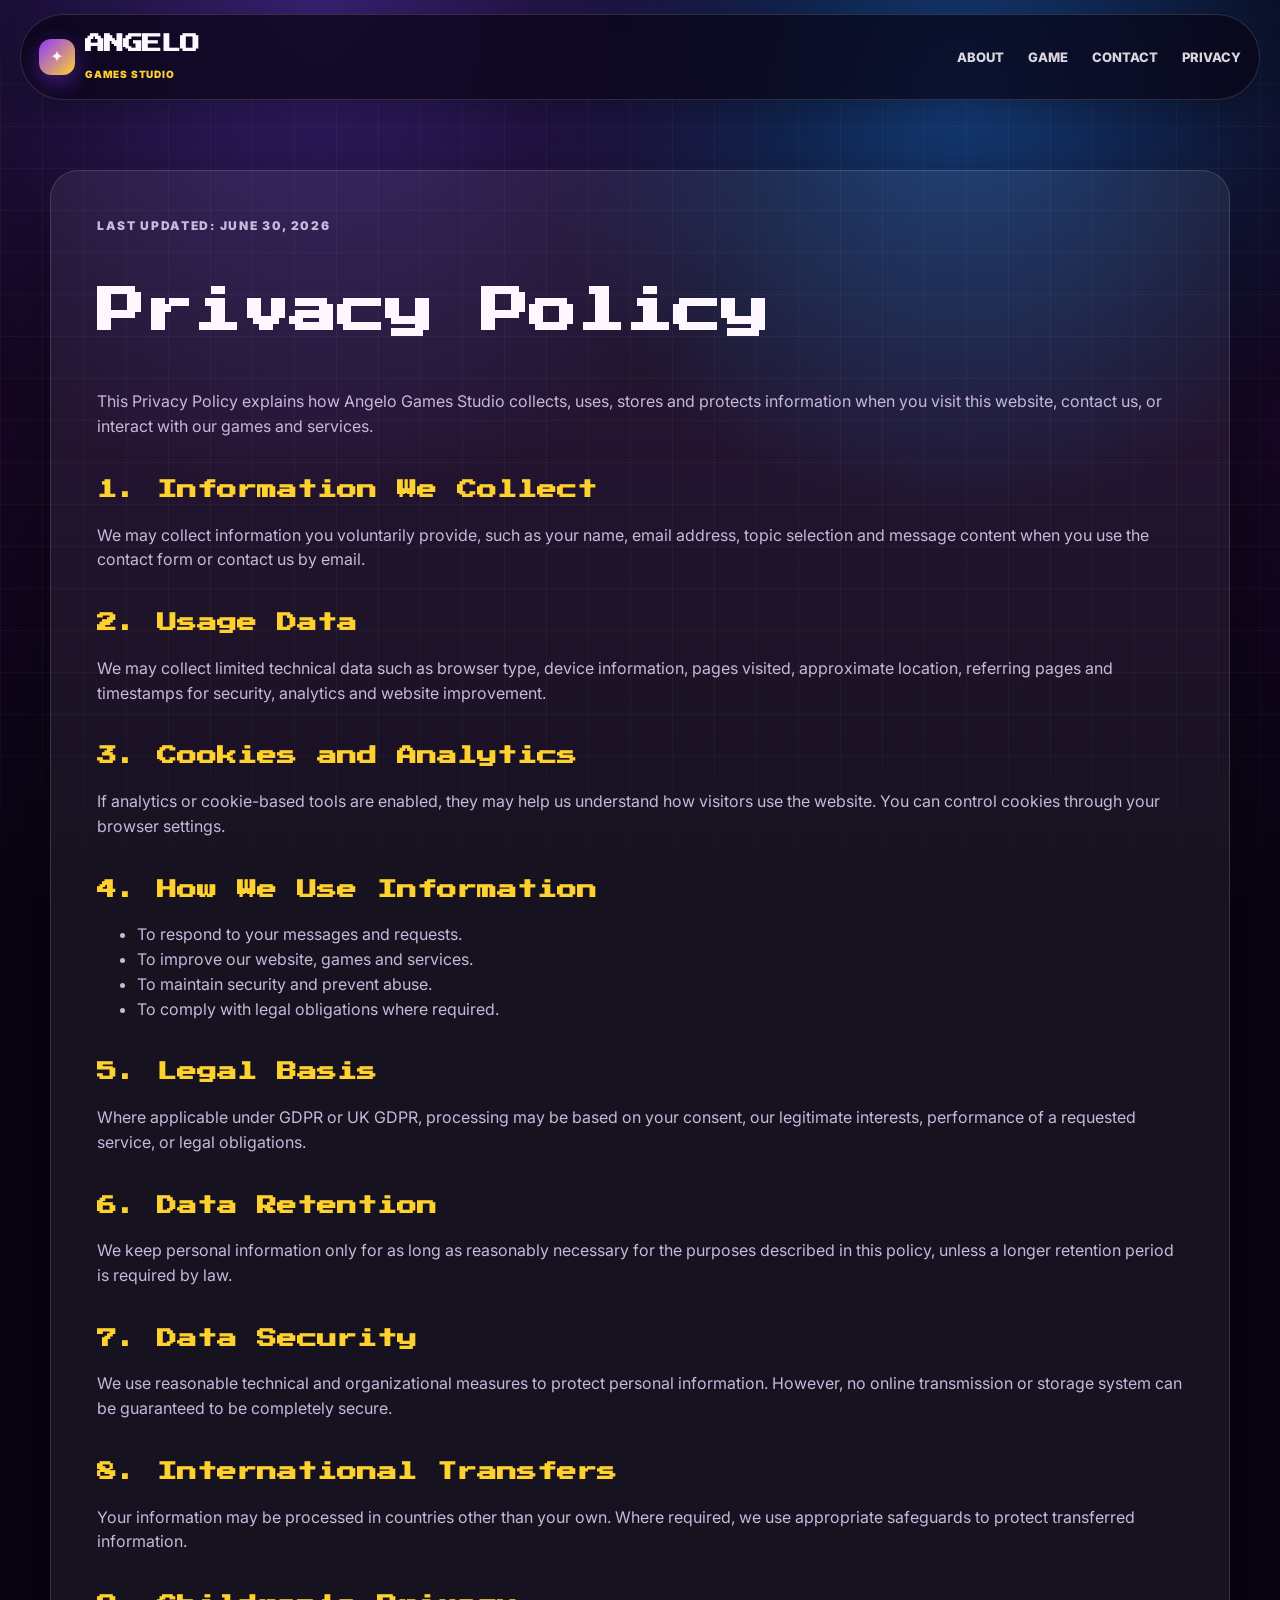
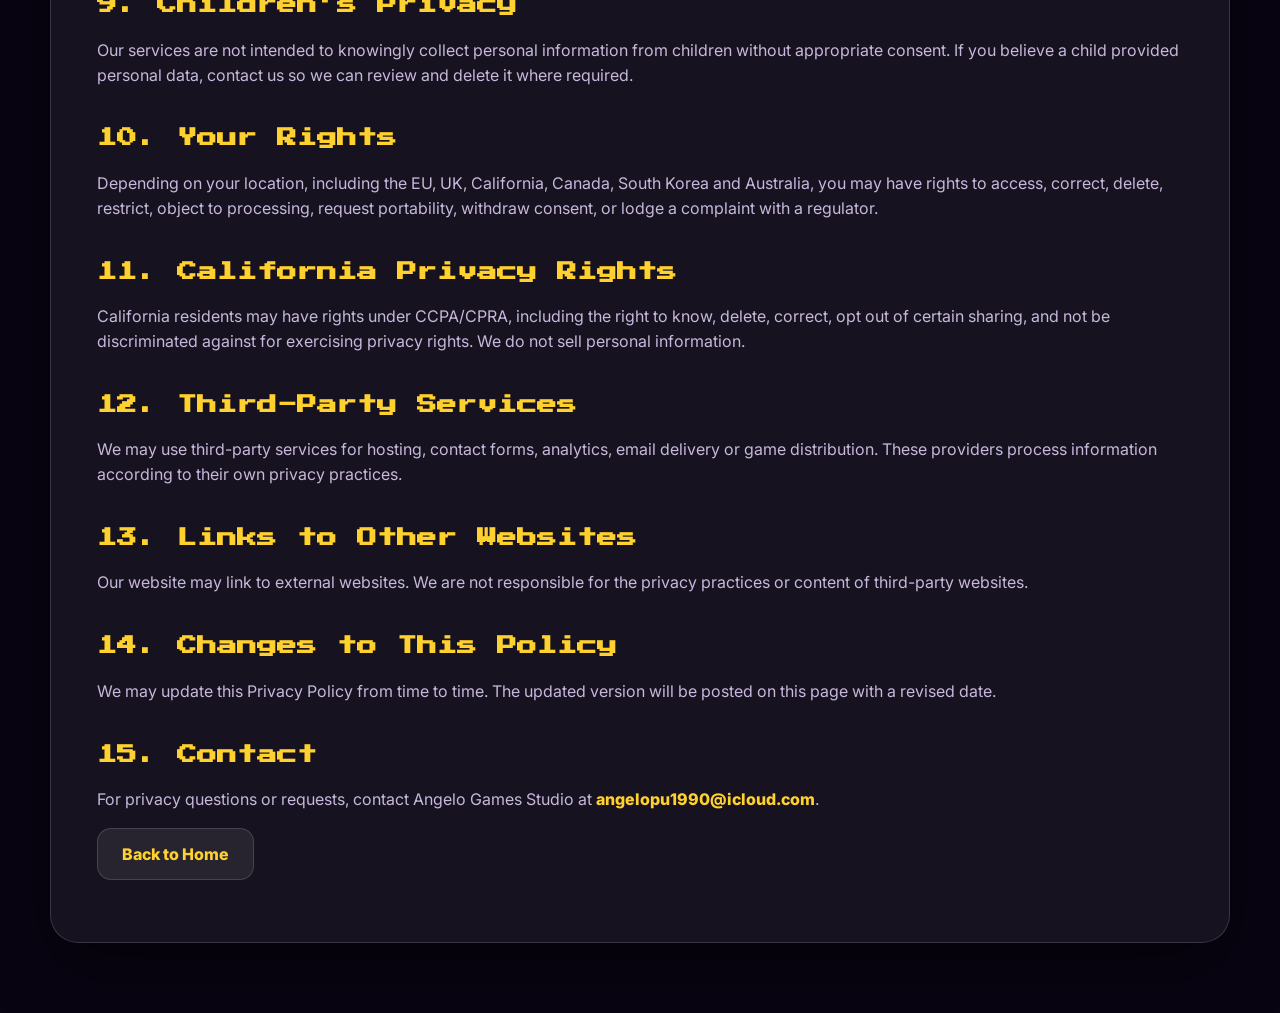
==== privacy.html @ de4259ae "Add files via upload" ====
<!DOCTYPE html>
<html lang="en">
<head>
  <meta charset="UTF-8" />
  <meta name="viewport" content="width=device-width, initial-scale=1.0" />
  <title>Privacy Policy — Angelo Games Studio</title>
  <meta name="description" content="Privacy Policy for Angelo Games Studio." />
  <link rel="preconnect" href="https://fonts.googleapis.com">
  <link rel="preconnect" href="https://fonts.gstatic.com" crossorigin>
  <link href="https://fonts.googleapis.com/css2?family=Inter:wght@400;500;600;700;800;900&family=Press+Start+2P&display=swap" rel="stylesheet">
  <link rel="stylesheet" href="styles.css" />
</head>
<body>
  <div class="site-bg" aria-hidden="true"><span class="grid-glow"></span></div>
  <header class="site-header">
    <a class="logo" href="index.html"><span class="logo-mark">✦</span><span><strong>ANGELO</strong><em>GAMES STUDIO</em></span></a>
    <nav class="site-nav"><a href="index.html#about">About</a><a href="index.html#game">Game</a><a href="index.html#contact">Contact</a><a href="privacy.html">Privacy</a></nav>
  </header>
  <main class="policy-page section-wrap">
    <article class="policy-card">
      <p class="eyebrow">Last updated: June 30, 2026</p>
      <h1>Privacy Policy</h1>
      <p>This Privacy Policy explains how Angelo Games Studio collects, uses, stores and protects information when you visit this website, contact us, or interact with our games and services.</p>
      <h2>1. Information We Collect</h2>
      <p>We may collect information you voluntarily provide, such as your name, email address, topic selection and message content when you use the contact form or contact us by email.</p>
      <h2>2. Usage Data</h2>
      <p>We may collect limited technical data such as browser type, device information, pages visited, approximate location, referring pages and timestamps for security, analytics and website improvement.</p>
      <h2>3. Cookies and Analytics</h2>
      <p>If analytics or cookie-based tools are enabled, they may help us understand how visitors use the website. You can control cookies through your browser settings.</p>
      <h2>4. How We Use Information</h2>
      <ul><li>To respond to your messages and requests.</li><li>To improve our website, games and services.</li><li>To maintain security and prevent abuse.</li><li>To comply with legal obligations where required.</li></ul>
      <h2>5. Legal Basis</h2>
      <p>Where applicable under GDPR or UK GDPR, processing may be based on your consent, our legitimate interests, performance of a requested service, or legal obligations.</p>
      <h2>6. Data Retention</h2>
      <p>We keep personal information only for as long as reasonably necessary for the purposes described in this policy, unless a longer retention period is required by law.</p>
      <h2>7. Data Security</h2>
      <p>We use reasonable technical and organizational measures to protect personal information. However, no online transmission or storage system can be guaranteed to be completely secure.</p>
      <h2>8. International Transfers</h2>
      <p>Your information may be processed in countries other than your own. Where required, we use appropriate safeguards to protect transferred information.</p>
      <h2>9. Children’s Privacy</h2>
      <p>Our services are not intended to knowingly collect personal information from children without appropriate consent. If you believe a child provided personal data, contact us so we can review and delete it where required.</p>
      <h2>10. Your Rights</h2>
      <p>Depending on your location, including the EU, UK, California, Canada, South Korea and Australia, you may have rights to access, correct, delete, restrict, object to processing, request portability, withdraw consent, or lodge a complaint with a regulator.</p>
      <h2>11. California Privacy Rights</h2>
      <p>California residents may have rights under CCPA/CPRA, including the right to know, delete, correct, opt out of certain sharing, and not be discriminated against for exercising privacy rights. We do not sell personal information.</p>
      <h2>12. Third-Party Services</h2>
      <p>We may use third-party services for hosting, contact forms, analytics, email delivery or game distribution. These providers process information according to their own privacy practices.</p>
      <h2>13. Links to Other Websites</h2>
      <p>Our website may link to external websites. We are not responsible for the privacy practices or content of third-party websites.</p>
      <h2>14. Changes to This Policy</h2>
      <p>We may update this Privacy Policy from time to time. The updated version will be posted on this page with a revised date.</p>
      <h2>15. Contact</h2>
      <p>For privacy questions or requests, contact Angelo Games Studio at <a href="mailto:angelopu1990@icloud.com">angelopu1990@icloud.com</a>.</p>
      <p><a class="btn btn-secondary" href="index.html">Back to Home</a></p>
    </article>
  </main>
  <script src="script.js"></script>
</body>
</html>
---- styles.css ----
:root{
  --bg:#080412;--panel:#130923;--panel2:#211037;--text:#fff7ff;--muted:#c8b8dc;--purple:#8d38ff;--purple2:#c44dff;--gold:#ffd12f;--orange:#ff8a1d;--green:#31d86c;--cyan:#42d9ff;--line:rgba(255,255,255,.14);--shadow:0 24px 70px rgba(0,0,0,.42);--radius:28px
}
*{box-sizing:border-box}html{scroll-behavior:smooth}body{margin:0;background:var(--bg);color:var(--text);font-family:Inter,system-ui,-apple-system,BlinkMacSystemFont,"Segoe UI",sans-serif;line-height:1.55;overflow-x:hidden}img{max-width:100%;display:block}a{color:inherit;text-decoration:none}.site-bg{position:fixed;inset:0;z-index:-3;background:radial-gradient(circle at 25% 0,#37206f 0,transparent 38%),radial-gradient(circle at 75% 10%,#143c78 0,transparent 34%),linear-gradient(180deg,#080412,#160623 48%,#080412)}.grid-glow{position:absolute;inset:0;background-image:linear-gradient(rgba(255,255,255,.035) 1px,transparent 1px),linear-gradient(90deg,rgba(255,255,255,.035) 1px,transparent 1px);background-size:42px 42px;mask-image:linear-gradient(to bottom,transparent,black 12%,black 80%,transparent)}.orb{position:absolute;border-radius:50%;filter:blur(4px);opacity:.45}.orb-a{width:360px;height:360px;background:#7a2dff;top:12%;left:-120px}.orb-b{width:260px;height:260px;background:#ffbd23;top:58%;right:-100px}.orb-c{width:200px;height:200px;background:#18e875;bottom:4%;left:20%}.section-wrap{width:min(1180px,calc(100% - 40px));margin:0 auto}.site-header{position:sticky;top:0;z-index:20;width:min(1240px,calc(100% - 28px));margin:14px auto 0;padding:14px 18px;border:1px solid var(--line);border-radius:999px;background:rgba(9,5,22,.72);backdrop-filter:blur(18px);display:flex;align-items:center;justify-content:space-between;box-shadow:0 12px 30px rgba(0,0,0,.28)}.logo{display:flex;gap:10px;align-items:center}.logo-mark{display:grid;place-items:center;width:36px;height:36px;border-radius:12px;background:linear-gradient(135deg,var(--purple),var(--gold));box-shadow:0 8px 22px rgba(141,56,255,.42)}.logo strong{font-family:"Press Start 2P",monospace;font-size:20px;letter-spacing:-1px;display:block}.logo em{font-style:normal;color:var(--gold);font-size:10px;font-weight:900;letter-spacing:.08em}.site-nav{display:flex;gap:24px;font-weight:800;font-size:13px;text-transform:uppercase}.site-nav a{opacity:.86}.site-nav a:hover{color:var(--gold);opacity:1}.nav-toggle{display:none;background:transparent;color:white;border:0;font-size:26px}.hero{min-height:790px;display:grid;grid-template-columns:1fr 1fr;gap:50px;align-items:center;padding:88px 0 70px}.eyebrow{color:#d99cff;text-transform:uppercase;font-size:12px;font-weight:900;letter-spacing:.14em;margin:0 0 14px}.hero h1,.about-copy h2,.game-copy h2,.contact-copy h2,.privacy-preview h2{font-family:"Press Start 2P",monospace;line-height:1.12;margin:0 0 24px;letter-spacing:-1px}.hero h1{font-size:clamp(38px,6vw,76px);text-shadow:0 12px 0 rgba(0,0,0,.22)}.hero h1 span,.game-copy small{color:var(--gold)}.hero-text{max-width:520px;color:var(--muted);font-size:18px}.hero-actions{display:flex;gap:14px;flex-wrap:wrap;margin-top:32px}.btn{display:inline-flex;align-items:center;justify-content:center;min-height:52px;padding:0 24px;border-radius:14px;font-weight:900;border:1px solid var(--line);transition:.25s ease;cursor:pointer}.btn-primary{background:linear-gradient(135deg,var(--purple),var(--purple2));box-shadow:0 15px 35px rgba(141,56,255,.34)}.btn-secondary{background:rgba(255,255,255,.08)}.btn:hover{transform:translateY(-3px);filter:brightness(1.08)}.hero-art{position:relative;min-height:640px;display:grid;place-items:center}.phone-frame{width:min(360px,76vw);border:10px solid rgba(255,255,255,.12);border-radius:34px;overflow:hidden;background:#130923;box-shadow:var(--shadow),0 0 0 1px rgba(255,255,255,.16),0 0 70px rgba(141,56,255,.36);transform:rotate(2deg)}.phone-frame img{width:100%;height:auto}.floating-chip{position:absolute;border-radius:22px;display:grid;place-items:center;font-family:"Press Start 2P";box-shadow:var(--shadow);animation:floaty 6s ease-in-out infinite}.chip-red{width:118px;height:118px;background:linear-gradient(135deg,#ef1c30,#bd071e);left:2%;top:12%;font-size:48px}.chip-green{width:96px;height:96px;background:linear-gradient(135deg,#16c759,#087e34);right:2%;bottom:22%;font-size:38px}.chip-yellow{width:76px;height:76px;background:linear-gradient(135deg,#ffd12f,#ff8a1d);left:12%;bottom:6%;font-size:30px}.mini-card{position:absolute;background:rgba(31,12,55,.76);border:1px solid rgba(255,255,255,.18);backdrop-filter:blur(12px);padding:18px 20px;border-radius:18px;box-shadow:var(--shadow);font-family:"Press Start 2P";font-size:11px;color:#fff}.card-one{right:0;top:8%}.card-two{left:0;bottom:18%;color:var(--gold)}@keyframes floaty{0%,100%{transform:translateY(0) rotate(-5deg)}50%{transform:translateY(-18px) rotate(4deg)}}.studio-panel,.game-section,.contact-section,.privacy-preview{border:1px solid var(--line);background:linear-gradient(145deg,rgba(30,12,52,.84),rgba(11,7,24,.74));border-radius:var(--radius);box-shadow:var(--shadow);padding:46px;margin-bottom:28px;position:relative;overflow:hidden}.studio-panel{display:grid;grid-template-columns:.9fr 1.1fr;gap:36px;align-items:center}.studio-panel:before,.game-section:before,.contact-section:before,.privacy-preview:before{content:"";position:absolute;inset:0;background:radial-gradient(circle at 10% 10%,rgba(255,209,47,.18),transparent 24%),radial-gradient(circle at 100% 20%,rgba(141,56,255,.2),transparent 28%);pointer-events:none}.about-art,.about-copy,.game-copy,.game-gallery,.contact-copy,.contact-form,.privacy-preview>div{position:relative}.pixel-character{width:170px;height:210px;margin:auto;border-radius:48% 48% 28% 28%;background:linear-gradient(#3c261d 0 20%,#1b8aff 20% 45%,#4b2a18 45%);box-shadow:inset 0 -50px rgba(0,0,0,.2),0 26px 60px rgba(0,0,0,.35)}.desk-world{height:110px;border-radius:26px;background:linear-gradient(135deg,#2e174c,#0a0615);border:1px solid var(--line);position:relative;margin-top:20px}.cube{position:absolute;width:54px;height:54px;border-radius:12px;background:linear-gradient(135deg,#ec2432,#9d0918);box-shadow:0 15px 30px rgba(0,0,0,.28)}.c1{left:20%;top:22px}.c2{left:42%;top:42px;background:linear-gradient(135deg,#22d465,#078332)}.c3{right:20%;top:16px;background:linear-gradient(135deg,#ffd531,#e17813)}.about-copy h2,.game-copy h2,.contact-copy h2,.privacy-preview h2{font-size:clamp(24px,3.2vw,42px)}.about-copy p,.game-copy p,.contact-copy p,.privacy-preview p{color:var(--muted);max-width:640px}.pill-grid,.tags{display:flex;gap:12px;flex-wrap:wrap;margin-top:24px}.pill-grid span,.tags span{padding:12px 14px;background:rgba(255,255,255,.08);border:1px solid var(--line);border-radius:14px;font-weight:800}.game-section{display:grid;grid-template-columns:.82fr 1.18fr;gap:34px;align-items:center}.game-copy small{font-size:12px;background:rgba(255,209,47,.12);border:1px solid rgba(255,209,47,.32);padding:8px 10px;border-radius:999px;vertical-align:middle}.game-gallery{display:grid;grid-template-columns:1fr 1fr;gap:14px}.shot{border-radius:20px;border:1px solid rgba(255,255,255,.18);box-shadow:0 22px 45px rgba(0,0,0,.32);height:260px;width:100%;object-fit:cover;object-position:top;transition:.25s}.shot-main{grid-row:span 2;height:535px}.shot:hover{transform:translateY(-6px) rotate(.8deg);box-shadow:0 28px 60px rgba(141,56,255,.22)}.contact-section{display:grid;grid-template-columns:.8fr 1.2fr;gap:34px;align-items:start}.email-link{display:inline-block;color:var(--gold);font-weight:900;margin-top:14px}.contact-form{display:grid;grid-template-columns:1fr 1fr;gap:14px;background:rgba(5,4,13,.64);border:1px solid var(--line);border-radius:24px;padding:24px;backdrop-filter:blur(12px)}label{display:grid;gap:8px;color:#eee;font-weight:800;font-size:13px}.full{grid-column:1/-1}input,select,textarea{width:100%;border:1px solid rgba(255,255,255,.16);background:rgba(255,255,255,.075);color:var(--text);border-radius:13px;padding:14px 14px;font:inherit;outline:none}textarea{min-height:140px;resize:vertical}input:focus,select:focus,textarea:focus{border-color:var(--purple2);box-shadow:0 0 0 4px rgba(196,77,255,.12)}.form-status{grid-column:1/-1;margin:0;color:var(--gold);font-weight:800}.privacy-preview{display:grid;grid-template-columns:1fr 1fr;gap:30px;align-items:center}.privacy-points{display:grid;gap:14px}.privacy-points span{padding:18px;border-radius:18px;background:rgba(255,255,255,.075);border:1px solid var(--line);font-weight:900}.site-footer{width:min(1240px,calc(100% - 28px));margin:34px auto 20px;padding:24px;border:1px solid var(--line);border-radius:24px;background:rgba(9,5,22,.75);display:flex;align-items:center;justify-content:space-between;gap:20px;flex-wrap:wrap;color:var(--muted)}.site-footer nav{display:flex;gap:18px;flex-wrap:wrap;font-weight:800;font-size:13px}.reveal{opacity:0;transform:translateY(18px);transition:opacity .7s ease,transform .7s ease}.reveal.visible{opacity:1;transform:none}.policy-page{padding:70px 0}.policy-card{background:rgba(255,255,255,.06);border:1px solid var(--line);border-radius:28px;padding:46px;box-shadow:var(--shadow)}.policy-card h1,.policy-card h2{font-family:"Press Start 2P",monospace}.policy-card h1{font-size:clamp(28px,4vw,48px)}.policy-card h2{font-size:20px;margin-top:36px;color:var(--gold)}.policy-card p,.policy-card li{color:var(--muted)}.policy-card a{color:var(--gold);font-weight:800}@media(max-width:900px){.site-nav{position:absolute;top:74px;right:0;left:0;margin:auto;width:calc(100% - 24px);display:none;flex-direction:column;background:#12081f;border:1px solid var(--line);border-radius:22px;padding:20px}.site-nav.open{display:flex}.nav-toggle{display:block}.hero,.studio-panel,.game-section,.contact-section,.privacy-preview{grid-template-columns:1fr}.hero{padding-top:58px}.hero-art{min-height:540px}.contact-form{grid-template-columns:1fr}.shot-main{height:420px}.game-gallery{grid-template-columns:1fr 1fr}}@media(max-width:620px){.section-wrap{width:min(100% - 24px,1180px)}.site-header{border-radius:22px}.logo strong{font-size:15px}.hero h1{font-size:34px}.studio-panel,.game-section,.contact-section,.privacy-preview,.policy-card{padding:24px}.game-gallery{grid-template-columns:1fr}.shot,.shot-main{height:auto}.phone-frame{width:270px}.floating-chip{display:none}.mini-card{font-size:9px}.site-footer{align-items:flex-start;flex-direction:column}}
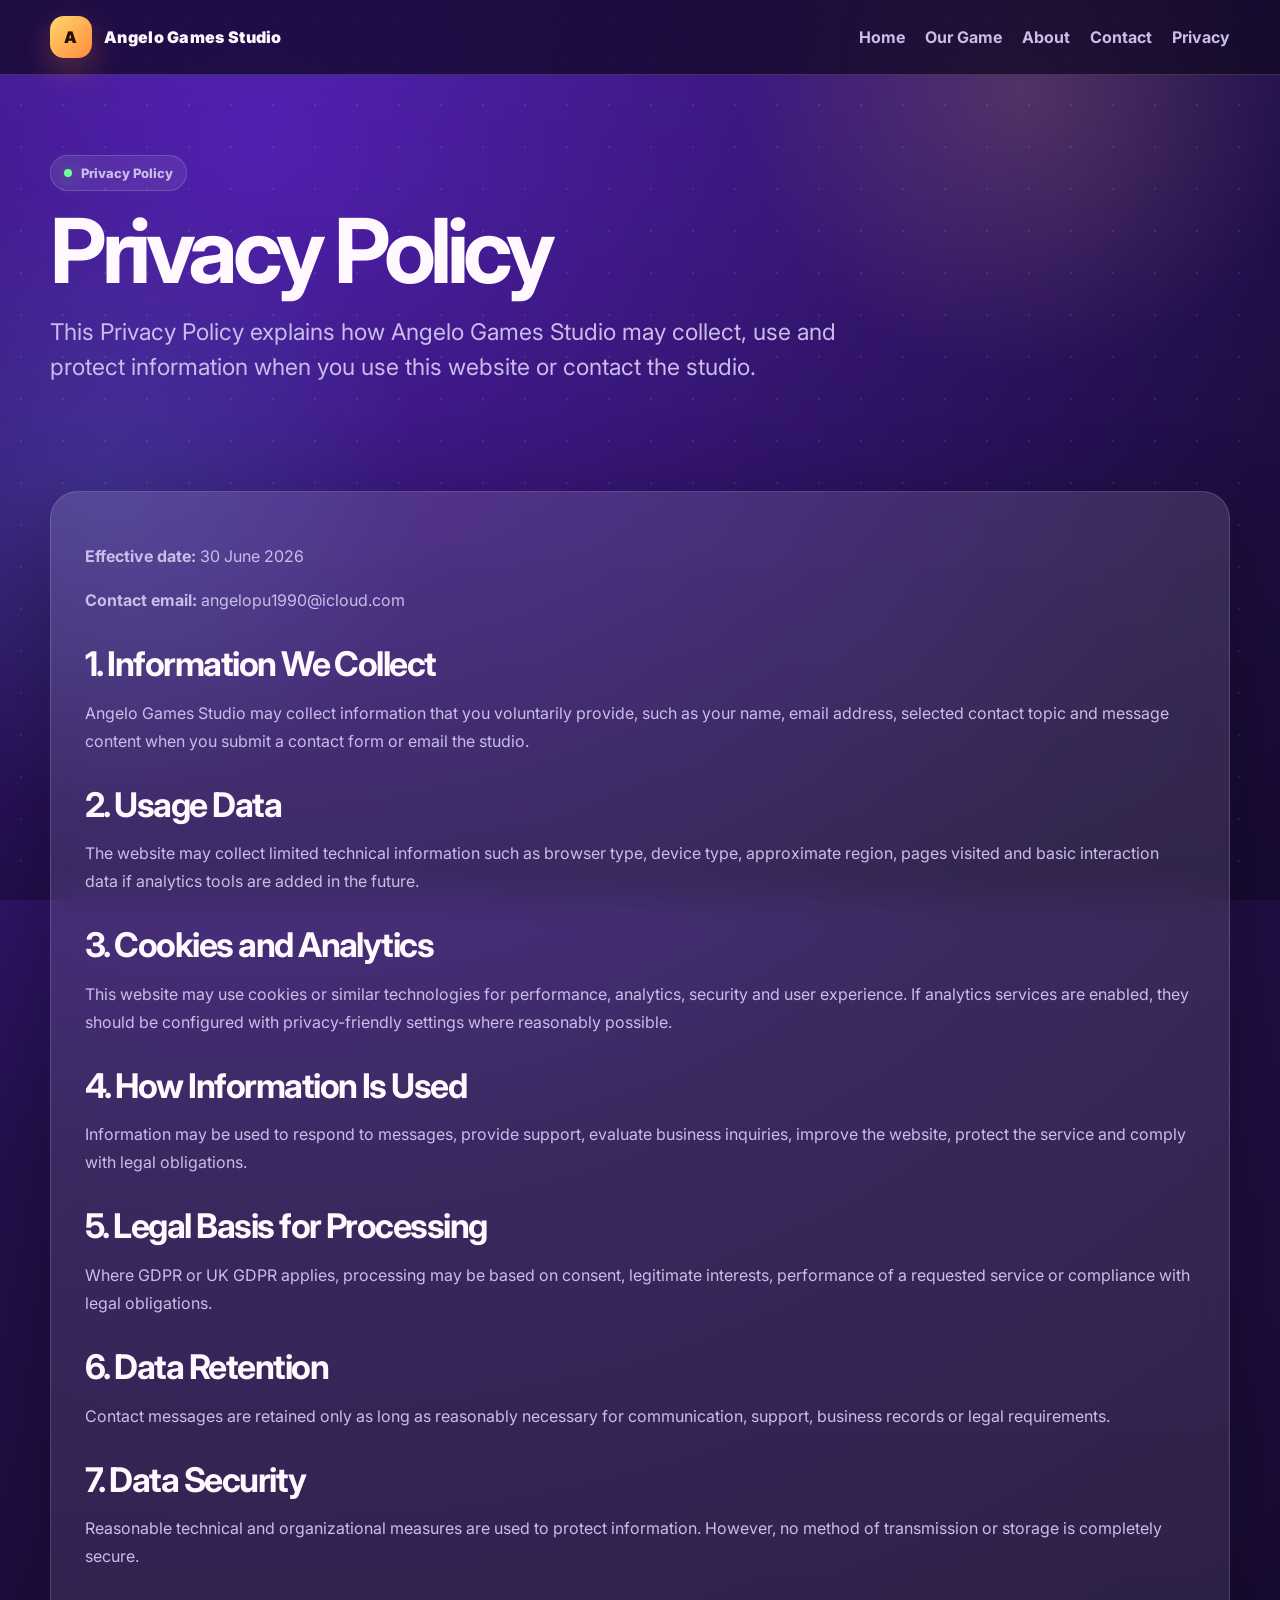
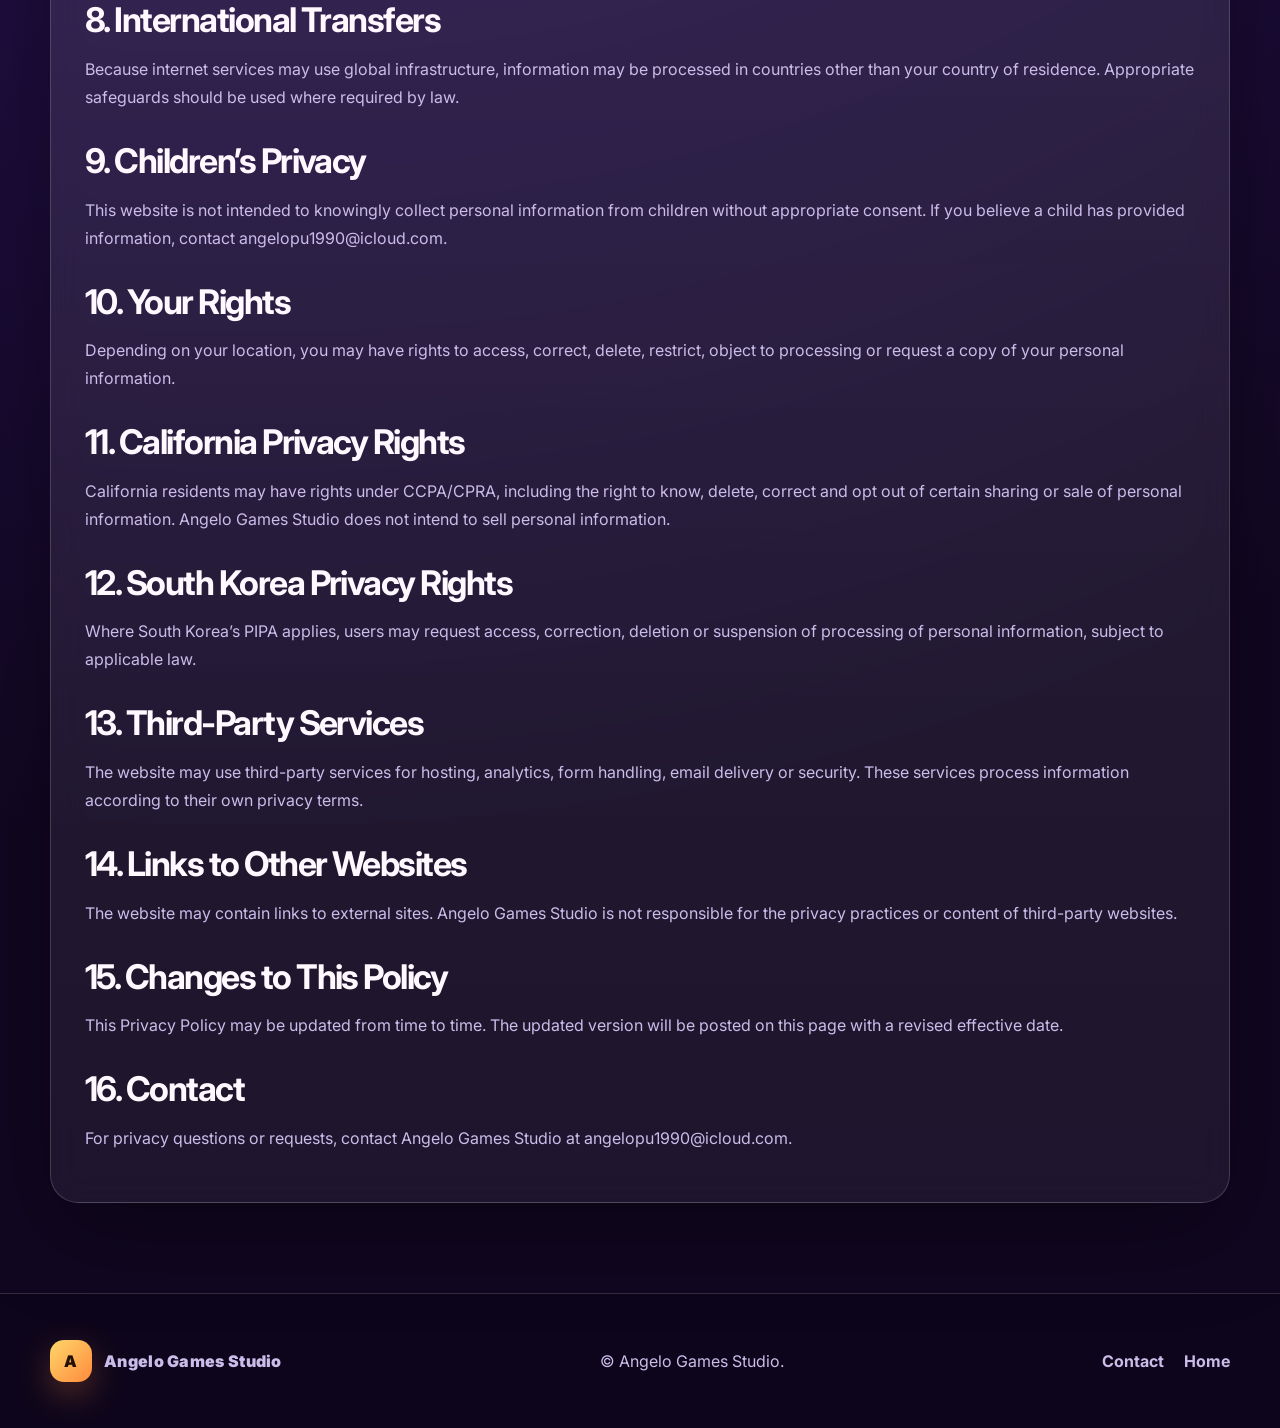
==== commit 51dcd73c: "Add files via upload" ====
--- a/privacy.html
+++ b/privacy.html
@@ -1,59 +1 @@
-<!DOCTYPE html>
-<html lang="en">
-<head>
-  <meta charset="UTF-8" />
-  <meta name="viewport" content="width=device-width, initial-scale=1.0" />
-  <title>Privacy Policy — Angelo Games Studio</title>
-  <meta name="description" content="Privacy Policy for Angelo Games Studio." />
-  <link rel="preconnect" href="https://fonts.googleapis.com">
-  <link rel="preconnect" href="https://fonts.gstatic.com" crossorigin>
-  <link href="https://fonts.googleapis.com/css2?family=Inter:wght@400;500;600;700;800;900&family=Press+Start+2P&display=swap" rel="stylesheet">
-  <link rel="stylesheet" href="styles.css" />
-</head>
-<body>
-  <div class="site-bg" aria-hidden="true"><span class="grid-glow"></span></div>
-  <header class="site-header">
-    <a class="logo" href="index.html"><span class="logo-mark">✦</span><span><strong>ANGELO</strong><em>GAMES STUDIO</em></span></a>
-    <nav class="site-nav"><a href="index.html#about">About</a><a href="index.html#game">Game</a><a href="index.html#contact">Contact</a><a href="privacy.html">Privacy</a></nav>
-  </header>
-  <main class="policy-page section-wrap">
-    <article class="policy-card">
-      <p class="eyebrow">Last updated: June 30, 2026</p>
-      <h1>Privacy Policy</h1>
-      <p>This Privacy Policy explains how Angelo Games Studio collects, uses, stores and protects information when you visit this website, contact us, or interact with our games and services.</p>
-      <h2>1. Information We Collect</h2>
-      <p>We may collect information you voluntarily provide, such as your name, email address, topic selection and message content when you use the contact form or contact us by email.</p>
-      <h2>2. Usage Data</h2>
-      <p>We may collect limited technical data such as browser type, device information, pages visited, approximate location, referring pages and timestamps for security, analytics and website improvement.</p>
-      <h2>3. Cookies and Analytics</h2>
-      <p>If analytics or cookie-based tools are enabled, they may help us understand how visitors use the website. You can control cookies through your browser settings.</p>
-      <h2>4. How We Use Information</h2>
-      <ul><li>To respond to your messages and requests.</li><li>To improve our website, games and services.</li><li>To maintain security and prevent abuse.</li><li>To comply with legal obligations where required.</li></ul>
-      <h2>5. Legal Basis</h2>
-      <p>Where applicable under GDPR or UK GDPR, processing may be based on your consent, our legitimate interests, performance of a requested service, or legal obligations.</p>
-      <h2>6. Data Retention</h2>
-      <p>We keep personal information only for as long as reasonably necessary for the purposes described in this policy, unless a longer retention period is required by law.</p>
-      <h2>7. Data Security</h2>
-      <p>We use reasonable technical and organizational measures to protect personal information. However, no online transmission or storage system can be guaranteed to be completely secure.</p>
-      <h2>8. International Transfers</h2>
-      <p>Your information may be processed in countries other than your own. Where required, we use appropriate safeguards to protect transferred information.</p>
-      <h2>9. Children’s Privacy</h2>
-      <p>Our services are not intended to knowingly collect personal information from children without appropriate consent. If you believe a child provided personal data, contact us so we can review and delete it where required.</p>
-      <h2>10. Your Rights</h2>
-      <p>Depending on your location, including the EU, UK, California, Canada, South Korea and Australia, you may have rights to access, correct, delete, restrict, object to processing, request portability, withdraw consent, or lodge a complaint with a regulator.</p>
-      <h2>11. California Privacy Rights</h2>
-      <p>California residents may have rights under CCPA/CPRA, including the right to know, delete, correct, opt out of certain sharing, and not be discriminated against for exercising privacy rights. We do not sell personal information.</p>
-      <h2>12. Third-Party Services</h2>
-      <p>We may use third-party services for hosting, contact forms, analytics, email delivery or game distribution. These providers process information according to their own privacy practices.</p>
-      <h2>13. Links to Other Websites</h2>
-      <p>Our website may link to external websites. We are not responsible for the privacy practices or content of third-party websites.</p>
-      <h2>14. Changes to This Policy</h2>
-      <p>We may update this Privacy Policy from time to time. The updated version will be posted on this page with a revised date.</p>
-      <h2>15. Contact</h2>
-      <p>For privacy questions or requests, contact Angelo Games Studio at <a href="mailto:angelopu1990@icloud.com">angelopu1990@icloud.com</a>.</p>
-      <p><a class="btn btn-secondary" href="index.html">Back to Home</a></p>
-    </article>
-  </main>
-  <script src="script.js"></script>
-</body>
-</html>
+<!doctype html><html lang="en"><head><meta charset="utf-8"><meta name="viewport" content="width=device-width,initial-scale=1"><title>Privacy Policy — Angelo Games Studio</title><meta name="description" content="Privacy Policy for Angelo Games Studio."><link rel="icon" href="assets/favicon.svg"><link rel="stylesheet" href="styles.css"><link href="https://fonts.googleapis.com/css2?family=Inter:wght@500;700;800;900&display=swap" rel="stylesheet"></head><body><div class="stars"></div><header class="nav"><div class="container nav-inner"><a class="brand" href="index.html"><div class="logo">A</div><span>Angelo Games Studio</span></a><button class="mobile-toggle">Menu</button><nav class="links"><a href="index.html">Home</a><a href="game.html">Our Game</a><a href="about.html">About</a><a href="contact.html">Contact</a><a href="privacy.html">Privacy</a></nav></div></header><main><section class="page-hero"><div class="container"><div class="eyebrow"><span class="dot"></span>Privacy Policy</div><h1>Privacy Policy</h1><p class="lead">This Privacy Policy explains how Angelo Games Studio may collect, use and protect information when you use this website or contact the studio.</p></div></section><section class="text-page"><div class="container"><article class="card policy"><p><strong>Effective date:</strong> 30 June 2026</p><p><strong>Contact email:</strong> angelopu1990@icloud.com</p><h2>1. Information We Collect</h2><p>Angelo Games Studio may collect information that you voluntarily provide, such as your name, email address, selected contact topic and message content when you submit a contact form or email the studio.</p><h2>2. Usage Data</h2><p>The website may collect limited technical information such as browser type, device type, approximate region, pages visited and basic interaction data if analytics tools are added in the future.</p><h2>3. Cookies and Analytics</h2><p>This website may use cookies or similar technologies for performance, analytics, security and user experience. If analytics services are enabled, they should be configured with privacy-friendly settings where reasonably possible.</p><h2>4. How Information Is Used</h2><p>Information may be used to respond to messages, provide support, evaluate business inquiries, improve the website, protect the service and comply with legal obligations.</p><h2>5. Legal Basis for Processing</h2><p>Where GDPR or UK GDPR applies, processing may be based on consent, legitimate interests, performance of a requested service or compliance with legal obligations.</p><h2>6. Data Retention</h2><p>Contact messages are retained only as long as reasonably necessary for communication, support, business records or legal requirements.</p><h2>7. Data Security</h2><p>Reasonable technical and organizational measures are used to protect information. However, no method of transmission or storage is completely secure.</p><h2>8. International Transfers</h2><p>Because internet services may use global infrastructure, information may be processed in countries other than your country of residence. Appropriate safeguards should be used where required by law.</p><h2>9. Children’s Privacy</h2><p>This website is not intended to knowingly collect personal information from children without appropriate consent. If you believe a child has provided information, contact angelopu1990@icloud.com.</p><h2>10. Your Rights</h2><p>Depending on your location, you may have rights to access, correct, delete, restrict, object to processing or request a copy of your personal information.</p><h2>11. California Privacy Rights</h2><p>California residents may have rights under CCPA/CPRA, including the right to know, delete, correct and opt out of certain sharing or sale of personal information. Angelo Games Studio does not intend to sell personal information.</p><h2>12. South Korea Privacy Rights</h2><p>Where South Korea’s PIPA applies, users may request access, correction, deletion or suspension of processing of personal information, subject to applicable law.</p><h2>13. Third-Party Services</h2><p>The website may use third-party services for hosting, analytics, form handling, email delivery or security. These services process information according to their own privacy terms.</p><h2>14. Links to Other Websites</h2><p>The website may contain links to external sites. Angelo Games Studio is not responsible for the privacy practices or content of third-party websites.</p><h2>15. Changes to This Policy</h2><p>This Privacy Policy may be updated from time to time. The updated version will be posted on this page with a revised effective date.</p><h2>16. Contact</h2><p>For privacy questions or requests, contact Angelo Games Studio at angelopu1990@icloud.com.</p></article></div></section></main><footer class="footer"><div class="container footer-grid"><div class="brand"><div class="logo">A</div><span>Angelo Games Studio</span></div><div>© Angelo Games Studio.</div><div class="links"><a href="contact.html">Contact</a><a href="index.html">Home</a></div></div></footer><script src="script.js"></script></body></html>
--- a/styles.css
+++ b/styles.css
@@ -1,4 +1,3 @@
 :root{
-  --bg:#080412;--panel:#130923;--panel2:#211037;--text:#fff7ff;--muted:#c8b8dc;--purple:#8d38ff;--purple2:#c44dff;--gold:#ffd12f;--orange:#ff8a1d;--green:#31d86c;--cyan:#42d9ff;--line:rgba(255,255,255,.14);--shadow:0 24px 70px rgba(0,0,0,.42);--radius:28px
-}
-*{box-sizing:border-box}html{scroll-behavior:smooth}body{margin:0;background:var(--bg);color:var(--text);font-family:Inter,system-ui,-apple-system,BlinkMacSystemFont,"Segoe UI",sans-serif;line-height:1.55;overflow-x:hidden}img{max-width:100%;display:block}a{color:inherit;text-decoration:none}.site-bg{position:fixed;inset:0;z-index:-3;background:radial-gradient(circle at 25% 0,#37206f 0,transparent 38%),radial-gradient(circle at 75% 10%,#143c78 0,transparent 34%),linear-gradient(180deg,#080412,#160623 48%,#080412)}.grid-glow{position:absolute;inset:0;background-image:linear-gradient(rgba(255,255,255,.035) 1px,transparent 1px),linear-gradient(90deg,rgba(255,255,255,.035) 1px,transparent 1px);background-size:42px 42px;mask-image:linear-gradient(to bottom,transparent,black 12%,black 80%,transparent)}.orb{position:absolute;border-radius:50%;filter:blur(4px);opacity:.45}.orb-a{width:360px;height:360px;background:#7a2dff;top:12%;left:-120px}.orb-b{width:260px;height:260px;background:#ffbd23;top:58%;right:-100px}.orb-c{width:200px;height:200px;background:#18e875;bottom:4%;left:20%}.section-wrap{width:min(1180px,calc(100% - 40px));margin:0 auto}.site-header{position:sticky;top:0;z-index:20;width:min(1240px,calc(100% - 28px));margin:14px auto 0;padding:14px 18px;border:1px solid var(--line);border-radius:999px;background:rgba(9,5,22,.72);backdrop-filter:blur(18px);display:flex;align-items:center;justify-content:space-between;box-shadow:0 12px 30px rgba(0,0,0,.28)}.logo{display:flex;gap:10px;align-items:center}.logo-mark{display:grid;place-items:center;width:36px;height:36px;border-radius:12px;background:linear-gradient(135deg,var(--purple),var(--gold));box-shadow:0 8px 22px rgba(141,56,255,.42)}.logo strong{font-family:"Press Start 2P",monospace;font-size:20px;letter-spacing:-1px;display:block}.logo em{font-style:normal;color:var(--gold);font-size:10px;font-weight:900;letter-spacing:.08em}.site-nav{display:flex;gap:24px;font-weight:800;font-size:13px;text-transform:uppercase}.site-nav a{opacity:.86}.site-nav a:hover{color:var(--gold);opacity:1}.nav-toggle{display:none;background:transparent;color:white;border:0;font-size:26px}.hero{min-height:790px;display:grid;grid-template-columns:1fr 1fr;gap:50px;align-items:center;padding:88px 0 70px}.eyebrow{color:#d99cff;text-transform:uppercase;font-size:12px;font-weight:900;letter-spacing:.14em;margin:0 0 14px}.hero h1,.about-copy h2,.game-copy h2,.contact-copy h2,.privacy-preview h2{font-family:"Press Start 2P",monospace;line-height:1.12;margin:0 0 24px;letter-spacing:-1px}.hero h1{font-size:clamp(38px,6vw,76px);text-shadow:0 12px 0 rgba(0,0,0,.22)}.hero h1 span,.game-copy small{color:var(--gold)}.hero-text{max-width:520px;color:var(--muted);font-size:18px}.hero-actions{display:flex;gap:14px;flex-wrap:wrap;margin-top:32px}.btn{display:inline-flex;align-items:center;justify-content:center;min-height:52px;padding:0 24px;border-radius:14px;font-weight:900;border:1px solid var(--line);transition:.25s ease;cursor:pointer}.btn-primary{background:linear-gradient(135deg,var(--purple),var(--purple2));box-shadow:0 15px 35px rgba(141,56,255,.34)}.btn-secondary{background:rgba(255,255,255,.08)}.btn:hover{transform:translateY(-3px);filter:brightness(1.08)}.hero-art{position:relative;min-height:640px;display:grid;place-items:center}.phone-frame{width:min(360px,76vw);border:10px solid rgba(255,255,255,.12);border-radius:34px;overflow:hidden;background:#130923;box-shadow:var(--shadow),0 0 0 1px rgba(255,255,255,.16),0 0 70px rgba(141,56,255,.36);transform:rotate(2deg)}.phone-frame img{width:100%;height:auto}.floating-chip{position:absolute;border-radius:22px;display:grid;place-items:center;font-family:"Press Start 2P";box-shadow:var(--shadow);animation:floaty 6s ease-in-out infinite}.chip-red{width:118px;height:118px;background:linear-gradient(135deg,#ef1c30,#bd071e);left:2%;top:12%;font-size:48px}.chip-green{width:96px;height:96px;background:linear-gradient(135deg,#16c759,#087e34);right:2%;bottom:22%;font-size:38px}.chip-yellow{width:76px;height:76px;background:linear-gradient(135deg,#ffd12f,#ff8a1d);left:12%;bottom:6%;font-size:30px}.mini-card{position:absolute;background:rgba(31,12,55,.76);border:1px solid rgba(255,255,255,.18);backdrop-filter:blur(12px);padding:18px 20px;border-radius:18px;box-shadow:var(--shadow);font-family:"Press Start 2P";font-size:11px;color:#fff}.card-one{right:0;top:8%}.card-two{left:0;bottom:18%;color:var(--gold)}@keyframes floaty{0%,100%{transform:translateY(0) rotate(-5deg)}50%{transform:translateY(-18px) rotate(4deg)}}.studio-panel,.game-section,.contact-section,.privacy-preview{border:1px solid var(--line);background:linear-gradient(145deg,rgba(30,12,52,.84),rgba(11,7,24,.74));border-radius:var(--radius);box-shadow:var(--shadow);padding:46px;margin-bottom:28px;position:relative;overflow:hidden}.studio-panel{display:grid;grid-template-columns:.9fr 1.1fr;gap:36px;align-items:center}.studio-panel:before,.game-section:before,.contact-section:before,.privacy-preview:before{content:"";position:absolute;inset:0;background:radial-gradient(circle at 10% 10%,rgba(255,209,47,.18),transparent 24%),radial-gradient(circle at 100% 20%,rgba(141,56,255,.2),transparent 28%);pointer-events:none}.about-art,.about-copy,.game-copy,.game-gallery,.contact-copy,.contact-form,.privacy-preview>div{position:relative}.pixel-character{width:170px;height:210px;margin:auto;border-radius:48% 48% 28% 28%;background:linear-gradient(#3c261d 0 20%,#1b8aff 20% 45%,#4b2a18 45%);box-shadow:inset 0 -50px rgba(0,0,0,.2),0 26px 60px rgba(0,0,0,.35)}.desk-world{height:110px;border-radius:26px;background:linear-gradient(135deg,#2e174c,#0a0615);border:1px solid var(--line);position:relative;margin-top:20px}.cube{position:absolute;width:54px;height:54px;border-radius:12px;background:linear-gradient(135deg,#ec2432,#9d0918);box-shadow:0 15px 30px rgba(0,0,0,.28)}.c1{left:20%;top:22px}.c2{left:42%;top:42px;background:linear-gradient(135deg,#22d465,#078332)}.c3{right:20%;top:16px;background:linear-gradient(135deg,#ffd531,#e17813)}.about-copy h2,.game-copy h2,.contact-copy h2,.privacy-preview h2{font-size:clamp(24px,3.2vw,42px)}.about-copy p,.game-copy p,.contact-copy p,.privacy-preview p{color:var(--muted);max-width:640px}.pill-grid,.tags{display:flex;gap:12px;flex-wrap:wrap;margin-top:24px}.pill-grid span,.tags span{padding:12px 14px;background:rgba(255,255,255,.08);border:1px solid var(--line);border-radius:14px;font-weight:800}.game-section{display:grid;grid-template-columns:.82fr 1.18fr;gap:34px;align-items:center}.game-copy small{font-size:12px;background:rgba(255,209,47,.12);border:1px solid rgba(255,209,47,.32);padding:8px 10px;border-radius:999px;vertical-align:middle}.game-gallery{display:grid;grid-template-columns:1fr 1fr;gap:14px}.shot{border-radius:20px;border:1px solid rgba(255,255,255,.18);box-shadow:0 22px 45px rgba(0,0,0,.32);height:260px;width:100%;object-fit:cover;object-position:top;transition:.25s}.shot-main{grid-row:span 2;height:535px}.shot:hover{transform:translateY(-6px) rotate(.8deg);box-shadow:0 28px 60px rgba(141,56,255,.22)}.contact-section{display:grid;grid-template-columns:.8fr 1.2fr;gap:34px;align-items:start}.email-link{display:inline-block;color:var(--gold);font-weight:900;margin-top:14px}.contact-form{display:grid;grid-template-columns:1fr 1fr;gap:14px;background:rgba(5,4,13,.64);border:1px solid var(--line);border-radius:24px;padding:24px;backdrop-filter:blur(12px)}label{display:grid;gap:8px;color:#eee;font-weight:800;font-size:13px}.full{grid-column:1/-1}input,select,textarea{width:100%;border:1px solid rgba(255,255,255,.16);background:rgba(255,255,255,.075);color:var(--text);border-radius:13px;padding:14px 14px;font:inherit;outline:none}textarea{min-height:140px;resize:vertical}input:focus,select:focus,textarea:focus{border-color:var(--purple2);box-shadow:0 0 0 4px rgba(196,77,255,.12)}.form-status{grid-column:1/-1;margin:0;color:var(--gold);font-weight:800}.privacy-preview{display:grid;grid-template-columns:1fr 1fr;gap:30px;align-items:center}.privacy-points{display:grid;gap:14px}.privacy-points span{padding:18px;border-radius:18px;background:rgba(255,255,255,.075);border:1px solid var(--line);font-weight:900}.site-footer{width:min(1240px,calc(100% - 28px));margin:34px auto 20px;padding:24px;border:1px solid var(--line);border-radius:24px;background:rgba(9,5,22,.75);display:flex;align-items:center;justify-content:space-between;gap:20px;flex-wrap:wrap;color:var(--muted)}.site-footer nav{display:flex;gap:18px;flex-wrap:wrap;font-weight:800;font-size:13px}.reveal{opacity:0;transform:translateY(18px);transition:opacity .7s ease,transform .7s ease}.reveal.visible{opacity:1;transform:none}.policy-page{padding:70px 0}.policy-card{background:rgba(255,255,255,.06);border:1px solid var(--line);border-radius:28px;padding:46px;box-shadow:var(--shadow)}.policy-card h1,.policy-card h2{font-family:"Press Start 2P",monospace}.policy-card h1{font-size:clamp(28px,4vw,48px)}.policy-card h2{font-size:20px;margin-top:36px;color:var(--gold)}.policy-card p,.policy-card li{color:var(--muted)}.policy-card a{color:var(--gold);font-weight:800}@media(max-width:900px){.site-nav{position:absolute;top:74px;right:0;left:0;margin:auto;width:calc(100% - 24px);display:none;flex-direction:column;background:#12081f;border:1px solid var(--line);border-radius:22px;padding:20px}.site-nav.open{display:flex}.nav-toggle{display:block}.hero,.studio-panel,.game-section,.contact-section,.privacy-preview{grid-template-columns:1fr}.hero{padding-top:58px}.hero-art{min-height:540px}.contact-form{grid-template-columns:1fr}.shot-main{height:420px}.game-gallery{grid-template-columns:1fr 1fr}}@media(max-width:620px){.section-wrap{width:min(100% - 24px,1180px)}.site-header{border-radius:22px}.logo strong{font-size:15px}.hero h1{font-size:34px}.studio-panel,.game-section,.contact-section,.privacy-preview,.policy-card{padding:24px}.game-gallery{grid-template-columns:1fr}.shot,.shot-main{height:auto}.phone-frame{width:270px}.floating-chip{display:none}.mini-card{font-size:9px}.site-footer{align-items:flex-start;flex-direction:column}}
+  --bg:#120725;--bg2:#26105b;--card:rgba(255,255,255,.09);--card2:rgba(255,255,255,.14);--text:#fff8ff;--muted:#cabdea;--gold:#ffd76a;--orange:#ff8a3d;--green:#6dff9a;--cyan:#6ce6ff;--pink:#ff69c8;--line:rgba(255,255,255,.16);--shadow:0 30px 90px rgba(0,0,0,.35);--radius:28px;--max:1180px}
+*{box-sizing:border-box}html{scroll-behavior:smooth}body{margin:0;font-family:Inter,system-ui,-apple-system,Segoe UI,Roboto,Arial,sans-serif;background:radial-gradient(circle at 20% 5%,#5522b8 0,#24104d 34%,#110721 75%);color:var(--text);overflow-x:hidden}body:before{content:"";position:fixed;inset:0;pointer-events:none;background:radial-gradient(circle at 80% 10%,rgba(255,215,106,.16),transparent 22%),radial-gradient(circle at 8% 55%,rgba(108,230,255,.12),transparent 25%),linear-gradient(180deg,transparent,rgba(0,0,0,.26));z-index:-2}.stars{position:fixed;inset:0;pointer-events:none;z-index:-1;background-image:radial-gradient(#fff 1px,transparent 1px);background-size:42px 42px;opacity:.09}a{color:inherit;text-decoration:none}img{max-width:100%;display:block}.container{width:min(var(--max),calc(100% - 36px));margin:auto}.nav{position:sticky;top:0;z-index:50;background:rgba(16,7,34,.72);backdrop-filter:blur(18px);border-bottom:1px solid var(--line)}.nav-inner{height:74px;display:flex;align-items:center;justify-content:space-between;gap:20px}.brand{display:flex;align-items:center;gap:12px;font-weight:900;letter-spacing:.3px}.logo{width:42px;height:42px;border-radius:14px;background:linear-gradient(135deg,var(--gold),var(--orange));display:grid;place-items:center;color:#241000;font-weight:1000;box-shadow:0 12px 32px rgba(255,138,61,.28)}.links{display:flex;gap:20px;align-items:center;color:var(--muted);font-weight:700}.links a:hover{color:white}.btn{display:inline-flex;align-items:center;justify-content:center;gap:10px;border:1px solid transparent;border-radius:999px;padding:14px 22px;font-weight:900;cursor:pointer;transition:.25s transform,.25s box-shadow,.25s background}.btn:hover{transform:translateY(-2px)}.btn-primary{background:linear-gradient(135deg,var(--gold),var(--orange));color:#241000;box-shadow:0 16px 38px rgba(255,138,61,.28)}.btn-ghost{background:rgba(255,255,255,.08);border-color:var(--line);color:white}.hero{position:relative;padding:72px 0 88px;min-height:calc(100vh - 74px);display:grid;align-items:center}.hero-grid{display:grid;grid-template-columns:1.02fr .98fr;gap:46px;align-items:center}.eyebrow{display:inline-flex;align-items:center;gap:9px;padding:9px 13px;border:1px solid var(--line);border-radius:999px;background:rgba(255,255,255,.08);color:var(--muted);font-weight:800;font-size:13px}.dot{width:8px;height:8px;border-radius:50%;background:var(--green);box-shadow:0 0 22px var(--green)}h1{font-size:clamp(44px,7vw,92px);line-height:.9;margin:20px 0 20px;letter-spacing:-.06em}h2{font-size:clamp(32px,4.5vw,58px);line-height:.96;margin:0 0 18px;letter-spacing:-.045em}h3{font-size:26px;margin:0 0 10px}.lead{font-size:clamp(18px,2vw,23px);line-height:1.55;color:var(--muted);max-width:680px}.hero-actions{display:flex;gap:14px;flex-wrap:wrap;margin-top:30px}.stat-row{display:grid;grid-template-columns:repeat(3,1fr);gap:12px;margin-top:34px}.stat{padding:18px;border:1px solid var(--line);border-radius:22px;background:rgba(255,255,255,.07)}.stat strong{display:block;font-size:24px}.stat span{color:var(--muted);font-size:13px}.showcase{position:relative;min-height:620px}.orb{position:absolute;border-radius:50%;filter:blur(.1px);animation:float 6s ease-in-out infinite}.orb.one{width:100px;height:100px;background:linear-gradient(135deg,var(--pink),var(--orange));left:0;top:40px}.orb.two{width:72px;height:72px;background:linear-gradient(135deg,var(--cyan),var(--green));right:8%;bottom:90px;animation-delay:-2s}.dice{position:absolute;width:86px;height:86px;border-radius:22px;background:linear-gradient(145deg,#fff,#c4b7ff);box-shadow:var(--shadow);transform:rotate(14deg);display:grid;grid-template-columns:repeat(2,1fr);gap:9px;padding:19px;animation:float 7s ease-in-out infinite}.dice i{border-radius:50%;background:#4b1aa8}.dice.d1{right:5%;top:24px}.dice.d2{left:2%;bottom:96px;width:66px;height:66px;padding:15px;animation-delay:-3s}.phone-stack{position:absolute;inset:54px 36px 30px 80px}.phone{position:absolute;width:245px;border:9px solid rgba(255,255,255,.18);border-radius:34px;background:#140824;box-shadow:0 34px 80px rgba(0,0,0,.5);overflow:hidden;transform:rotate(var(--r));transition:.35s transform}.phone:hover{transform:rotate(var(--r)) translateY(-10px) scale(1.03)}.phone img{width:100%;height:420px;object-fit:cover}.p1{left:38px;top:20px;--r:-8deg;z-index:2}.p2{right:42px;top:90px;--r:8deg;z-index:3}.p3{left:190px;bottom:18px;--r:2deg;z-index:4}.section{padding:96px 0;position:relative}.section-head{display:flex;justify-content:space-between;gap:28px;align-items:end;margin-bottom:34px}.section-head p{color:var(--muted);line-height:1.6;max-width:560px}.card{border:1px solid var(--line);background:linear-gradient(180deg,rgba(255,255,255,.12),rgba(255,255,255,.06));border-radius:var(--radius);box-shadow:var(--shadow);backdrop-filter:blur(16px)}.about-grid{display:grid;grid-template-columns:1fr 1fr 1fr;gap:18px}.feature-card{padding:30px}.feature-icon{width:58px;height:58px;border-radius:20px;display:grid;place-items:center;background:linear-gradient(135deg,rgba(255,215,106,.95),rgba(255,105,200,.95));color:#230b30;font-size:28px;margin-bottom:22px}.feature-card p{color:var(--muted);line-height:1.65}.game-card{display:grid;grid-template-columns:.9fr 1.1fr;gap:26px;overflow:hidden;padding:24px}.game-poster{border-radius:24px;overflow:hidden;min-height:540px;background:#000}.game-poster img{width:100%;height:100%;object-fit:cover}.badge{display:inline-flex;border:1px solid rgba(255,215,106,.45);background:rgba(255,215,106,.14);color:var(--gold);padding:8px 12px;border-radius:999px;font-weight:900;font-size:13px}.game-info{padding:28px}.game-info p{color:var(--muted);line-height:1.7}.chips{display:flex;flex-wrap:wrap;gap:10px;margin:24px 0}.chip{padding:10px 13px;border-radius:999px;background:rgba(255,255,255,.08);border:1px solid var(--line);color:var(--muted);font-weight:800;font-size:13px}.gallery{display:grid;grid-template-columns:repeat(3,1fr);gap:18px}.shot-card{border-radius:26px;overflow:hidden;border:1px solid var(--line);background:rgba(0,0,0,.25);box-shadow:0 22px 60px rgba(0,0,0,.28);transition:.28s transform,.28s box-shadow}.shot-card:hover{transform:translateY(-8px) rotate(.8deg);box-shadow:0 34px 90px rgba(0,0,0,.38)}.shot-card img{width:100%;height:360px;object-fit:cover}.cta-band{padding:44px;display:flex;align-items:center;justify-content:space-between;gap:24px;background:linear-gradient(135deg,rgba(255,215,106,.18),rgba(108,230,255,.12),rgba(255,105,200,.14))}.footer{padding:46px 0;border-top:1px solid var(--line);background:rgba(0,0,0,.18);color:var(--muted)}.footer-grid{display:flex;align-items:center;justify-content:space-between;gap:20px;flex-wrap:wrap}.page-hero{padding:80px 0 46px}.page-hero .lead{max-width:820px}.text-page{padding:36px 0 90px}.policy,.contact-panel,.content-panel{padding:34px}.policy h2{font-size:34px;margin-top:34px}.policy p,.policy li,.content-panel p{color:var(--muted);line-height:1.75}.contact-layout{display:grid;grid-template-columns:.9fr 1.1fr;gap:24px}.form{display:grid;gap:14px}.field label{display:block;font-weight:900;margin-bottom:8px}.field input,.field select,.field textarea{width:100%;border:1px solid var(--line);border-radius:16px;background:rgba(255,255,255,.08);color:white;padding:14px 15px;font:inherit;outline:none}.field textarea{min-height:160px;resize:vertical}.note{color:var(--muted);line-height:1.65}.notice{display:none;margin-top:14px;padding:14px;border-radius:16px;background:rgba(109,255,154,.12);border:1px solid rgba(109,255,154,.35);color:#d9ffe4}.mini-grid{display:grid;grid-template-columns:repeat(2,1fr);gap:18px;margin-top:24px}.mini{padding:22px}.mini p{color:var(--muted);line-height:1.6}.mobile-toggle{display:none;background:rgba(255,255,255,.08);border:1px solid var(--line);border-radius:14px;color:white;padding:10px 12px;font-weight:900}@keyframes float{0%,100%{transform:translateY(0) rotate(10deg)}50%{transform:translateY(-18px) rotate(18deg)}}@media(max-width:900px){.mobile-toggle{display:block}.links{position:absolute;left:18px;right:18px;top:82px;display:none;flex-direction:column;padding:20px;border:1px solid var(--line);border-radius:24px;background:rgba(17,7,33,.96)}.links.open{display:flex}.hero-grid,.game-card,.contact-layout{grid-template-columns:1fr}.showcase{min-height:560px}.phone-stack{inset:30px 0}.about-grid,.gallery{grid-template-columns:1fr 1fr}.section-head{display:block}.cta-band{display:block}.cta-band .btn{margin-top:18px}}@media(max-width:620px){.container{width:min(100% - 24px,var(--max))}.hero{padding-top:42px}.stat-row,.about-grid,.gallery,.mini-grid{grid-template-columns:1fr}.showcase{min-height:520px}.phone{width:190px}.phone img{height:330px}.p1{left:0}.p2{right:0}.p3{left:95px}.shot-card img{height:auto;max-height:560px;object-fit:contain;background:#08030f}.nav-inner{height:66px}.brand span{font-size:14px}.section{padding:68px 0}}
